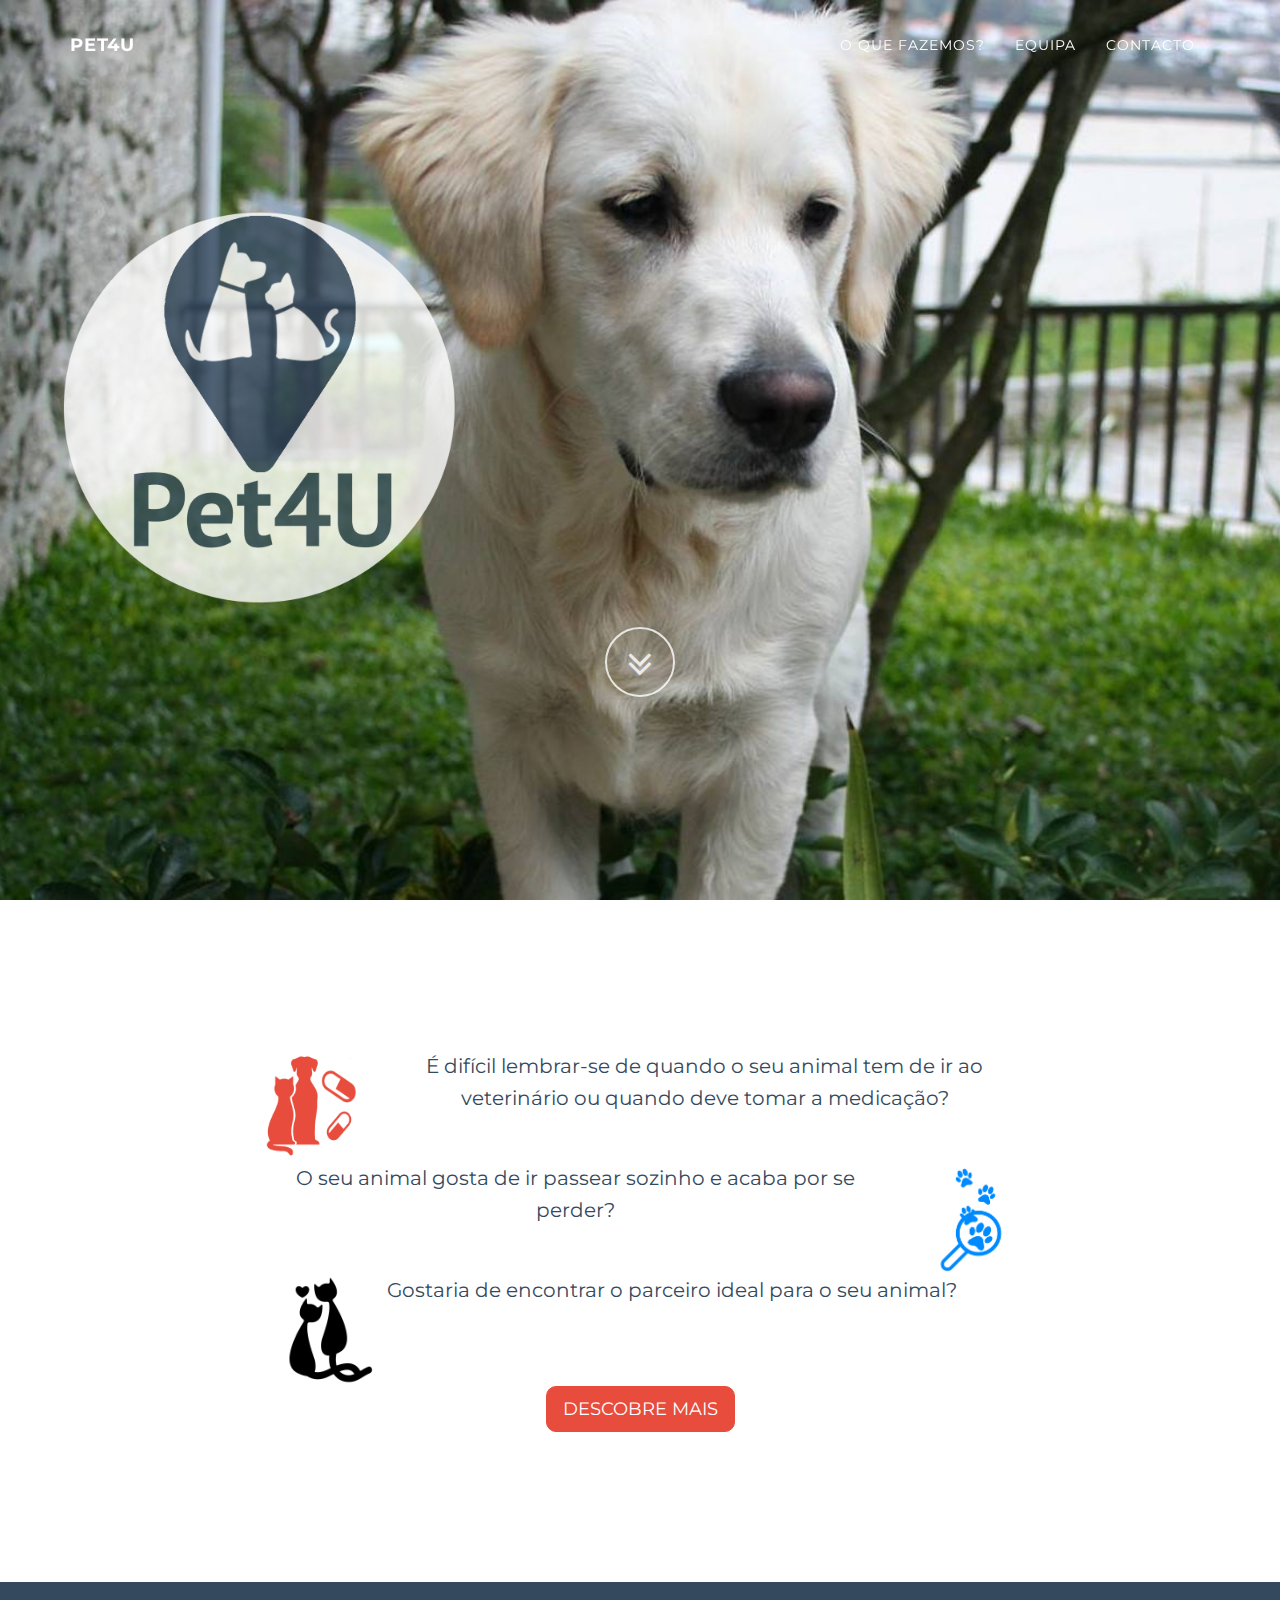
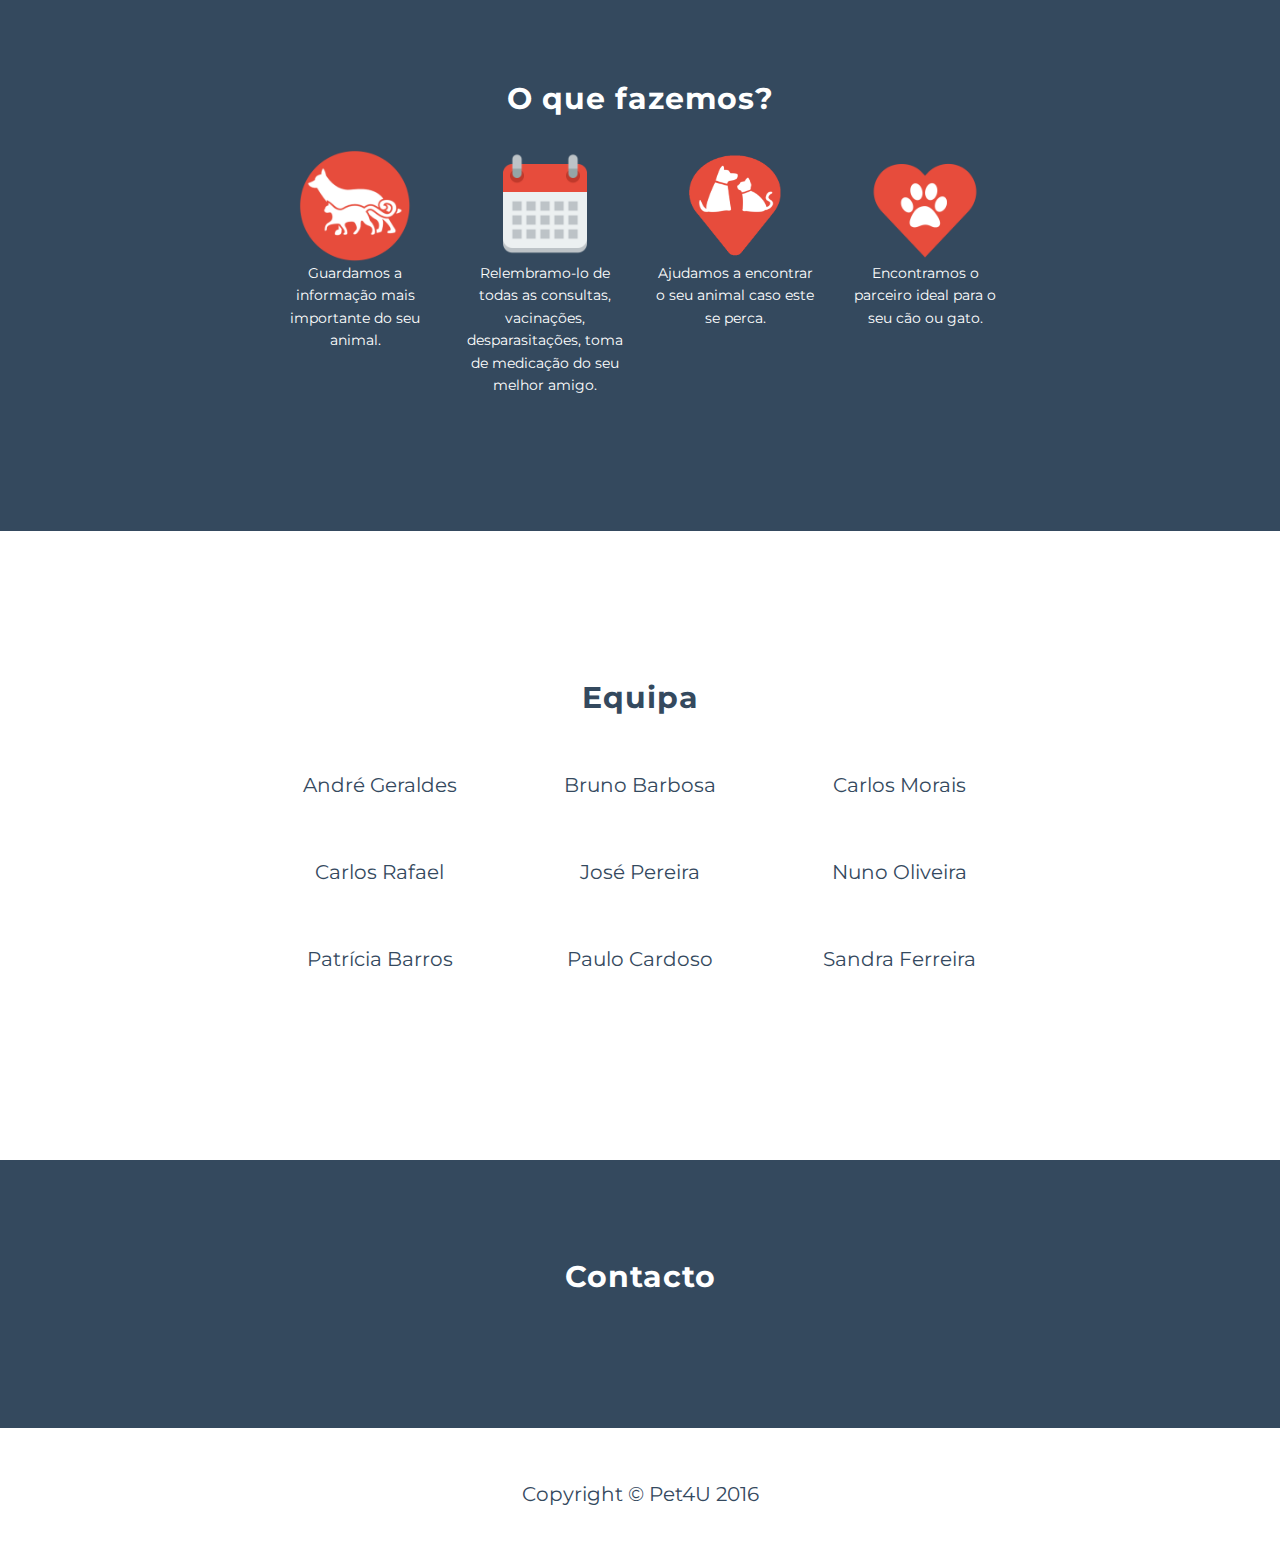
==== site/index.html @ 28869da6 "site lindo" ====
<!DOCTYPE html>
<html lang="en">

<head>

    <meta charset="utf-8">
    <meta http-equiv="X-UA-Compatible" content="IE=edge">
    <meta name="viewport" content="width=device-width, initial-scale=1">
    <meta name="description" content="">
    <meta name="author" content="">

    <title>Pet4u</title>

    <!-- Bootstrap Core CSS -->
    <link href="vendor/bootstrap/css/bootstrap.min.css" rel="stylesheet">

    <!-- Custom Fonts -->
    <link href="vendor/font-awesome/css/font-awesome.min.css" rel="stylesheet" type="text/css">
    <link href="https://fonts.googleapis.com/css?family=Lora:400,700,400italic,700italic" rel="stylesheet" type="text/css">
    <link href="https://fonts.googleapis.com/css?family=Montserrat:400,700" rel="stylesheet" type="text/css">

    <!-- Theme CSS -->
    <link href="css/grayscale.css" rel="stylesheet">

    <!-- HTML5 Shim and Respond.js IE8 support of HTML5 elements and media queries -->
    <!-- WARNING: Respond.js doesn't work if you view the page via file:// -->
    <!--[if lt IE 9]>
        <script src="https://oss.maxcdn.com/libs/html5shiv/3.7.0/html5shiv.js"></script>
        <script src="https://oss.maxcdn.com/libs/respond.js/1.4.2/respond.min.js"></script>
    <![endif]-->

</head>

<body id="page-top" data-spy="scroll" data-target=".navbar-fixed-top">

    <!-- Navigation -->
    <nav class="navbar navbar-custom navbar-fixed-top" role="navigation">
        <div class="container">
            <div class="navbar-header">
                <button type="button" class="navbar-toggle" data-toggle="collapse" data-target=".navbar-main-collapse">
                    Menu <i class="fa fa-bars"></i>
                </button>
                <a class="navbar-brand page-scroll" href="#page-top">
                    Pet4U
                </a>
            </div>

            <!-- Collect the nav links, forms, and other content for toggling -->
            <div class="collapse navbar-collapse navbar-right navbar-main-collapse">
                <ul class="nav navbar-nav">
                    <!-- Hidden li included to remove active class from about link when scrolled up past about section -->
                    <li class="hidden">
                        <a href="#page-top"></a>
                    </li>
                    <li>
                        <a class="page-scroll" href="#oquefazemos">O que fazemos?</a>
                    </li>
                    <li>
                        <a class="page-scroll" href="#equipa">Equipa</a>
                    </li>
                    <li>
                        <a class="page-scroll" href="#contacto">Contacto</a>
                    </li>
                </ul>
            </div>
            <!-- /.navbar-collapse -->
        </div>
        <!-- /.container -->
    </nav>

    <!-- Intro Header -->
    <header class="intro">
        <div class="intro-body">
            <div class="container">
                <div class="row">
                    <div class="col-md-12">
                        <div class="row">
                            <div><img id="logo" src="img/logo.png"></img></div>
                        </div>
                            <div>
                                <a href="#about" class="btn btn-circle page-scroll">
                                    <i class="fa fa-angle-double-down animated"></i>
                                </a>    
                            </div>
                        </div>
                    </div>
            </div>
        </div>
    </header>

    <!-- About Section -->
    <section id="about" class="container content-section text-center">
        <div class="row">
            <div class="col-lg-8 col-lg-offset-2">
                <div class="row">
                    <div class="col-md-2">
                        <img class="icon" src="img/vet.png"/>
                    </div>
                    <div class="col-md-10">
                       <p>É difícil lembrar-se de quando o seu animal tem de ir ao veterinário ou quando deve tomar a medicação?</p> 
                    </div>
                </div>

                <div class="row">
                    <div class="col-md-10">
                       <p>O seu animal gosta de ir passear sozinho e acaba por se perder?</p> 
                    </div>
                    <div class="col-md-2">
                        <img class="icon" src="img/lostdog.png"/>
                    </div>
                </div>

                <div class="row">
                    <div class="col-md-1">
                        <img class="icon" src="img/catlove.png"/>
                    </div>
                    <div class="col-md-11">
                       <p>Gostaria de encontrar o parceiro ideal para o seu animal?</p> 
                    </div>
                </div>
            
                <div>
                    <a href="#oquefazemos" class="btn btn-lg btn-pet4u page-scroll">
                        Descobre mais
                    </a>    
                </div>
            </div>
        </div>
    </section>

    <!-- What We Do Section -->
    <section id="oquefazemos" class="content-section text-center">
        <div class="download-section">
            <div class="container">
                <div class="col-lg-8 col-lg-offset-2">
                    <h2>O que fazemos?</h2>
                    <div class="row">
                        <div class="col-md-3 icons">
                            <img class="icon" src="img/bonito.png"/>
                            <p class="descricoes">Guardamos a informação mais importante do seu animal.</p>
                        </div>
                         <div class="col-md-3 icons">
                            <img class="icon" src="img/calendar.png"/>
                            <p class="descricoes">Relembramo-lo de todas as consultas, vacinações, desparasitações, toma de medicação do seu melhor amigo.</p>
                        </div>
                        <div class="col-md-3 icons">
                            <img class="icon" src="img/gps.png"/>
                            <p class="descricoes">Ajudamos a encontrar o seu animal caso este se perca.</p>
                        </div>
                        <div class="col-md-3 icons">
                            <img class="icon" src="img/pet_love.png"/>
                            <p class="descricoes">Encontramos o parceiro ideal para o seu cão ou gato.</p>
                        </div>
                       
                    </div>
                </div>
            </div>
        </div>
    </section>

    <!-- Team Section -->
    <section id="equipa" class="container content-section text-center">
        <div class="row">
            <div class="col-lg-8 col-lg-offset-2">
                <h2>Equipa</h2>
                <div class="row">
                    <div class="col-md-4">
                        <img src=""/>
                        <p>André Geraldes</p>
                    </div>
                    <div class="col-md-4">
                        <img src=""/>
                        <p>Bruno Barbosa</p>
                    </div>
                    <div class="col-md-4">
                        <img src=""/>
                        <p>Carlos Morais</p>
                    </div>
                </div>
                <div class="row">
                    <div class="col-md-4">
                        <img src=""/>
                        <p>Carlos Rafael</p>
                    </div>
                    <div class="col-md-4">
                        <img src=""/>
                        <p>José Pereira</p>
                    </div>
                    <div class="col-md-4">
                        <img src=""/>
                        <p>Nuno Oliveira</p>
                    </div>
                   
                </div>

                <div class="row">
                 <div class="col-md-4">
                        <img src=""/>
                        <p>Patrícia Barros</p>
                    </div>
                    <div class="col-md-4">
                        <img src=""/>
                        <p>Paulo Cardoso</p>
                    </div>
                    <div class="col-md-4">
                        <img src=""/>
                        <p>Sandra Ferreira</p>
                    </div>
                </div>
            </div>
        </div>
    </section>

    <!-- Contact Section -->
    <section id="contacto" class="content-section text-center">
        <div class="download-section">
            <div class="container">
                <div class="col-lg-8 col-lg-offset-2">
                    <h2>Contacto</h2>
    
                </div>
            </div>
        </div>
    </section>


    <!-- Footer -->
    <footer>
        <div class="container text-center">
            <p>Copyright &copy; Pet4U 2016</p>
        </div>
    </footer>

    <!-- jQuery -->
    <script src="vendor/jquery/jquery.js"></script>

    <!-- Bootstrap Core JavaScript -->
    <script src="vendor/bootstrap/js/bootstrap.min.js"></script>

    <!-- Plugin JavaScript -->
    <script src="https://cdnjs.cloudflare.com/ajax/libs/jquery-easing/1.3/jquery.easing.min.js"></script>

    <!-- Google Maps API Key - Use your own API key to enable the map feature. More information on the Google Maps API can be found at https://developers.google.com/maps/ -->
    <script type="text/javascript" src="https://maps.googleapis.com/maps/api/js?key=AIzaSyCRngKslUGJTlibkQ3FkfTxj3Xss1UlZDA&sensor=false"></script>

    <!-- Theme JavaScript -->
    <script src="js/grayscale.min.js"></script>

</body>

</html>
---- site/css/grayscale.css ----
/*!
 * Start Bootstrap - Grayscale v3.3.7+1 (http://startbootstrap.com/template-overviews/grayscale)
 * Copyright 2013-2016 Start Bootstrap
 * Licensed under MIT (https://github.com/BlackrockDigital/startbootstrap/blob/gh-pages/LICENSE)
 */
body {
  width: 100%;
  height: 100%;
  font-family: "Lora", "Helvetica Neue", Helvetica, Arial, sans-serif;
  color: #34495E;
  background-color: white;
}
html {
  width: 100%;
  height: 100%;
}
h1,
h2,
h3,
h4,
h5,
h6 {
  margin: 0 0 35px;
  /*text-transform: uppercase;*/
  font-family: "Montserrat", "Helvetica Neue", Helvetica, Arial, sans-serif;
  font-weight: 700;
  letter-spacing: 1px;
}
p {
  font-family: "Montserrat", "Helvetica Neue", Helvetica, Arial, sans-serif;
  margin: 0 0 25px;
  font-size: 18px;
  line-height: 1.5;
}
@media (min-width: 768px) {
  p {
    margin: 0 0 35px;
    font-size: 20px;
    line-height: 1.6;
  }
}
a {
  color: #42DCA3;
  -webkit-transition: all 0.2s ease-in-out;
  -moz-transition: all 0.2s ease-in-out;
  transition: all 0.2s ease-in-out;
}
a:hover,
a:focus {
  text-decoration: none;
  color: #1d9b6c;
}
.descricoes{
  font-size: 14px;
}

.icons{
  margin: 0%;
}

.light {
  font-weight: 400;
}
.navbar-custom {
  margin-bottom: 0;
  border-bottom: 1px solid rgba(255, 255, 255, 0.3);
  text-transform: uppercase;
  font-family: "Montserrat", "Helvetica Neue", Helvetica, Arial, sans-serif;
  background-color: #34495E;
}
.navbar-custom .navbar-toggle {
  color: white;
  background-color: #34495E;
  font-size: 12px;
}
.navbar-custom .navbar-toggle:focus,
.navbar-custom .navbar-toggle:active {
  outline: none;
}
.navbar-custom .navbar-brand {
  font-weight: 700;
}
.navbar-custom .navbar-brand:focus {
  outline: none;
}
.navbar-custom a {
  color: white;
}
.navbar-custom .nav li a {
  -webkit-transition: background 0.3s ease-in-out;
  -moz-transition: background 0.3s ease-in-out;
  transition: background 0.3s ease-in-out;
}
.navbar-custom .nav li a:hover {
  color: rgba(255, 255, 255, 0.8);
  outline: none;
  background-color: transparent;
}
.navbar-custom .nav li a:focus,
.navbar-custom .nav li a:active {
  outline: none;
  background-color: transparent;
}
.navbar-custom .nav li.active {
  outline: none;
}
.navbar-custom .nav li.active a {
  background-color: rgba(255, 255, 255, 0.3);
}
.navbar-custom .nav li.active a:hover {
  color: white;
}
@media (min-width: 768px) {
  .navbar-custom {
    padding: 20px 0;
    border-bottom: none;
    letter-spacing: 1px;
    background: transparent;
    -webkit-transition: background 0.5s ease-in-out, padding 0.5s ease-in-out;
    -moz-transition: background 0.5s ease-in-out, padding 0.5s ease-in-out;
    transition: background 0.5s ease-in-out, padding 0.5s ease-in-out;
  }
  .navbar-custom.top-nav-collapse {
    padding: 0;
    background: #34495E;
    border-bottom: 1px solid rgba(255, 255, 255, 0.3);
  }
}
.intro {
  display: table;
  width: 100%;
  height: auto;
  padding: 100px 0;
  text-align: center;
  color: white;
  background-color: #34495E;
  background: url(../img/simba.jpg) no-repeat bottom center scroll;
  -webkit-background-size: cover;
  -moz-background-size: cover;
  background-size: cover;
  -o-background-size: cover;
}
.intro .intro-body {
  display: table-cell;
  vertical-align: middle;
  opacity: 0.8;
  /*background-color: rgba(52, 152, 219,0.7);*/
}
.intro .intro-body .brand-heading {
  font-size: 40px;
  text-align: right;
}
.intro .intro-body .intro-text {
  font-size: 18px;
}
@media (min-width: 768px) {
  .intro {
    height: 100%;
    padding: 0;
  }
  .intro .intro-body .brand-heading {
    font-size: 100px;
  }
  .intro .intro-body .intro-text {
    font-size: 26px;
  }
}
.btn-circle {
  width: 70px;
  height: 70px;
  margin-top: 15px;
  padding: 7px 16px;
  border: 2px solid white;
  border-radius: 100% !important;
  font-size: 40px;
  color: white;
  background: transparent;
  -webkit-transition: background 0.3s ease-in-out;
  -moz-transition: background 0.3s ease-in-out;
  transition: background 0.3s ease-in-out;
}
.btn-pet4u { 
  color: #ffffff; 
  background-color: #E74C3C; 
  border-color: #E74C3C; 
  border-radius: 10px !important;
} 
 
.btn-pet4u:hover, 
.btn-pet4u:focus, 
.btn-pet4u:active, 
.btn-pet4u.active, 
.open .dropdown-toggle.btn-pet4u { 
  color: #ffffff; 
  background-color: #b71c17; 
  border-color: #E74C3C; 
} 
 
.btn-pet4u:active, 
.btn-pet4u.active, 
.open .dropdown-toggle.btn-pet4u { 
  background-image: none; 
} 
 
.btn-pet4u.disabled, 
.btn-pet4u[disabled], 
fieldset[disabled] .btn-pet4u, 
.btn-pet4u.disabled:hover, 
.btn-pet4u[disabled]:hover, 
fieldset[disabled] .btn-pet4u:hover, 
.btn-pet4u.disabled:focus, 
.btn-pet4u[disabled]:focus, 
fieldset[disabled] .btn-pet4u:focus, 
.btn-pet4u.disabled:active, 
.btn-pet4u[disabled]:active, 
fieldset[disabled] .btn-pet4u:active, 
.btn-pet4u.disabled.active, 
.btn-pet4u[disabled].active, 
fieldset[disabled] .btn-pet4u.active { 
  background-color: #E74C3C; 
  border-color: #E74C3C; 
} 
 
.btn-pet4u .badge { 
  color: #E74C3C; 
  background-color: #ffffff; 
}
.btn-circle:hover,
.btn-circle:focus {
  outline: none;
  color: white;
  background: rgba(255, 255, 255, 0.1);
}
.btn-circle i.animated {
  -webkit-transition-property: -webkit-transform;
  -webkit-transition-duration: 1s;
  -moz-transition-property: -moz-transform;
  -moz-transition-duration: 1s;
}
.btn-circle:hover i.animated {
  -webkit-animation-name: pulse;
  -moz-animation-name: pulse;
  -webkit-animation-duration: 1.5s;
  -moz-animation-duration: 1.5s;
  -webkit-animation-iteration-count: infinite;
  -moz-animation-iteration-count: infinite;
  -webkit-animation-timing-function: linear;
  -moz-animation-timing-function: linear;
}

#logo{
  width: 35%;
  float: left;
  vertical-align: center !important;
}


@-webkit-keyframes pulse {
  0% {
    -webkit-transform: scale(1);
    transform: scale(1);
  }
  50% {
    -webkit-transform: scale(1.2);
    transform: scale(1.2);
  }
  100% {
    -webkit-transform: scale(1);
    transform: scale(1);
  }
}
@-moz-keyframes pulse {
  0% {
    -moz-transform: scale(1);
    transform: scale(1);
  }
  50% {
    -moz-transform: scale(1.2);
    transform: scale(1.2);
  }
  100% {
    -moz-transform: scale(1);
    transform: scale(1);
  }
}
.content-section {
  padding-top: 100px;
}
.download-section {
  width: 100%;
  padding: 20px 0;
  color: white;
  background: url(../img/downloads-bg.jpg) no-repeat center center scroll;
  background-color: #34495E;
  -webkit-background-size: cover;
  -moz-background-size: cover;
  background-size: cover;
  -o-background-size: cover;
}
#map {
  width: 100%;
  height: 200px;
  margin-top: 100px;
}
@media (min-width: 767px) {
  .content-section {
    padding-top: 150px;
  }
  .download-section {
    padding: 100px 0;
  }
  #map {
    height: 400px;
    margin-top: 250px;
  }
}
.btn {
  text-transform: uppercase;
  font-family: "Montserrat", "Helvetica Neue", Helvetica, Arial, sans-serif;
  font-weight: 400;
  -webkit-transition: all 0.3s ease-in-out;
  -moz-transition: all 0.3s ease-in-out;
  transition: all 0.3s ease-in-out;
  border-radius: 0;
}
.btn-default {
  border: 1px solid #42DCA3;
  color: #42DCA3;
  background-color: transparent;
}
.btn-default:hover,
.btn-default:focus {
  border: 1px solid #42DCA3;
  outline: none;
  color: black;
  background-color: #42DCA3;
}
ul.banner-social-buttons {
  margin-top: 0;
}
@media (max-width: 1199px) {
  ul.banner-social-buttons {
    margin-top: 15px;
  }
}
@media (max-width: 767px) {
  ul.banner-social-buttons li {
    display: block;
    margin-bottom: 20px;
    padding: 0;
  }
  ul.banner-social-buttons li:last-child {
    margin-bottom: 0;
  }
}
footer {
  padding: 50px 0;
}
footer p {
  margin: 0;
}
::-moz-selection {
  text-shadow: none;
  background: #fcfcfc;
  background: rgba(255, 255, 255, 0.2);
}
::selection {
  text-shadow: none;
  background: #fcfcfc;
  background: rgba(255, 255, 255, 0.2);
}
img::selection {
  background: transparent;
}
img::-moz-selection {
  background: transparent;
}
body {
  webkit-tap-highlight-color: rgba(255, 255, 255, 0.2);
}

.icon{
  width:112px;
  height:112px;
}
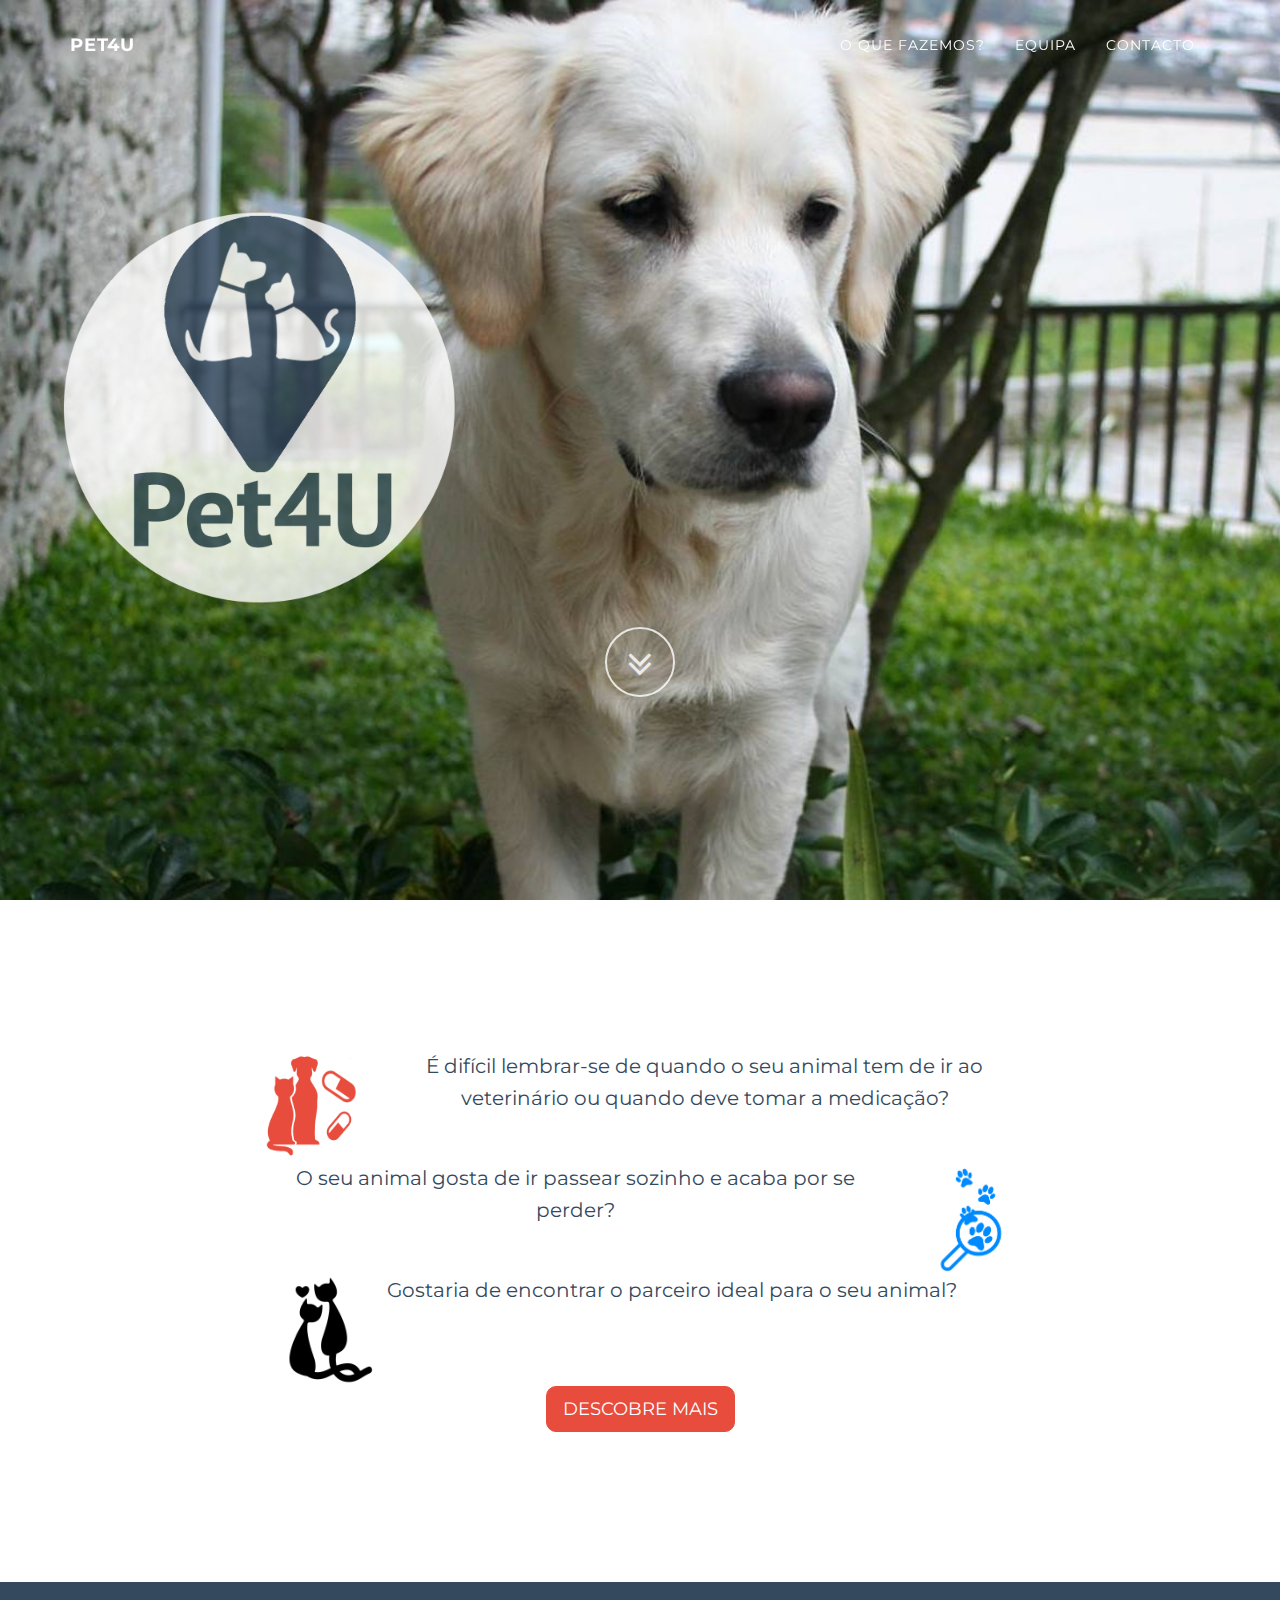
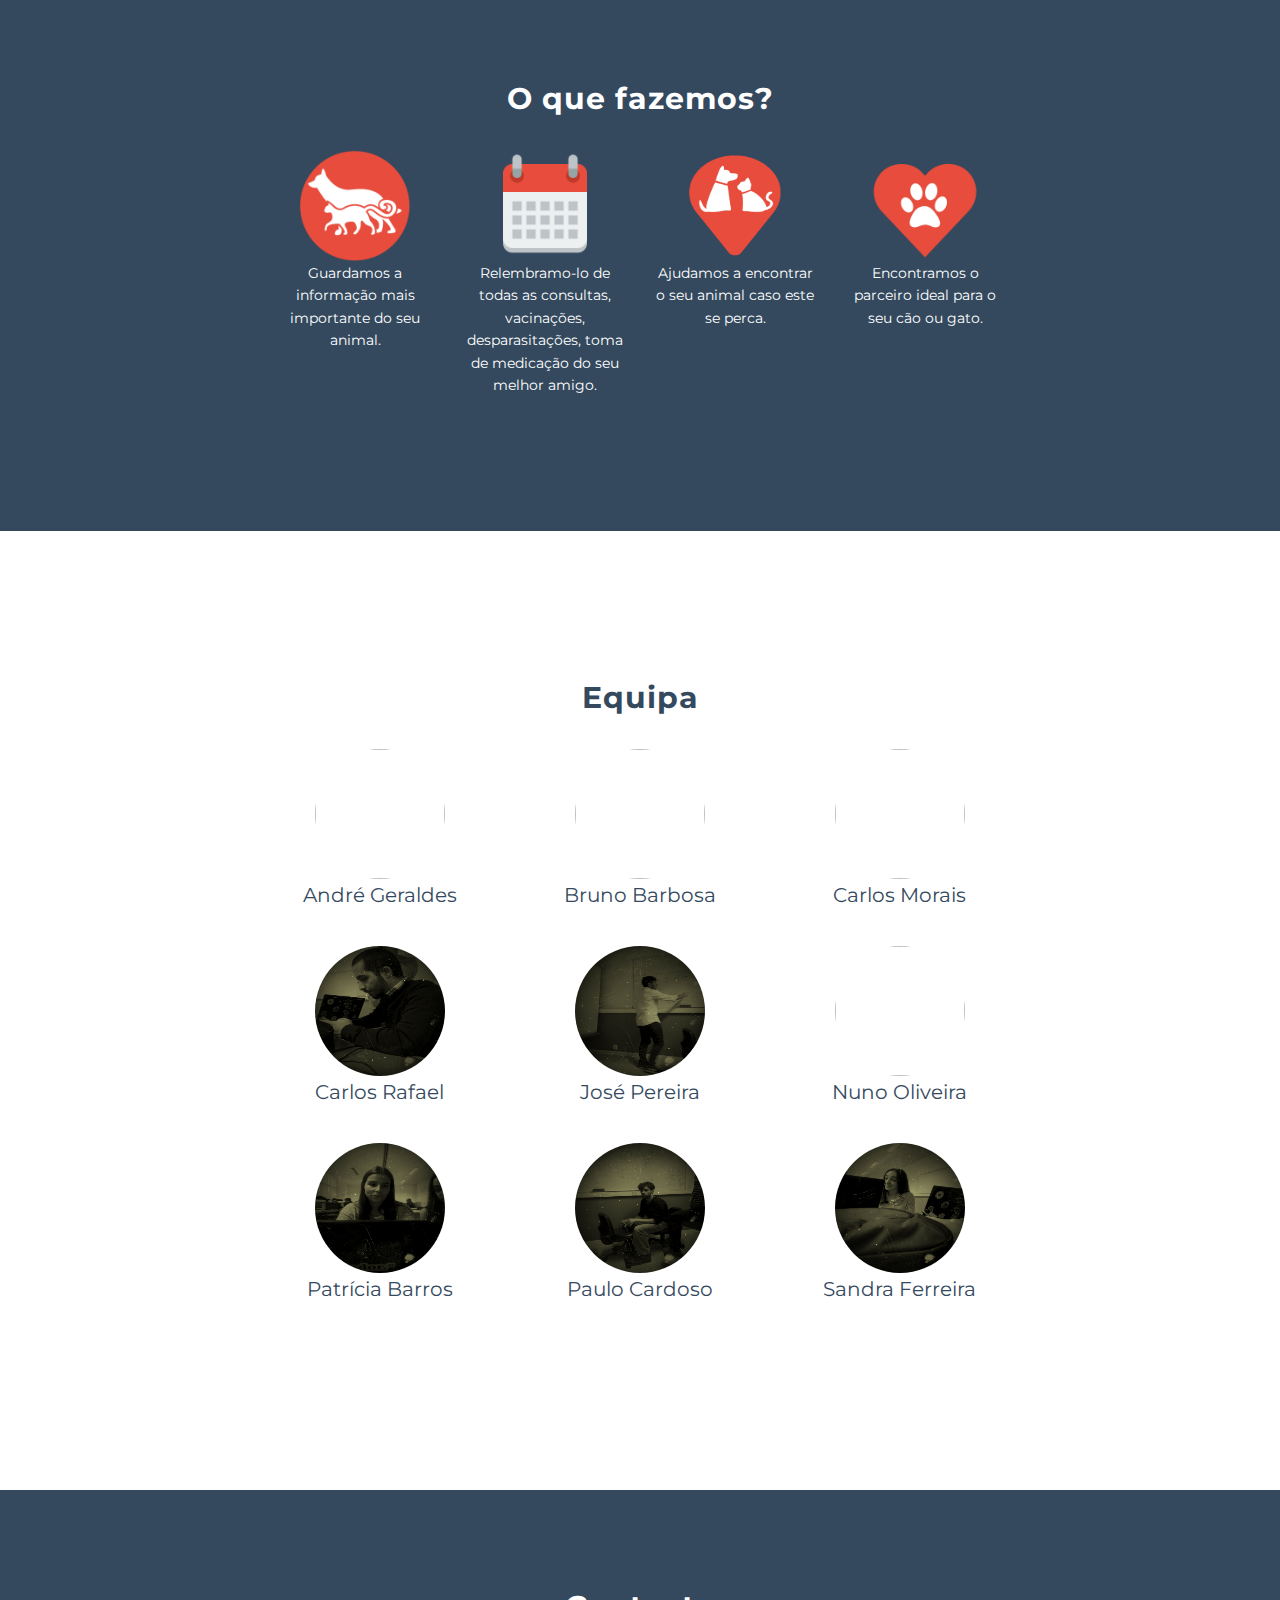
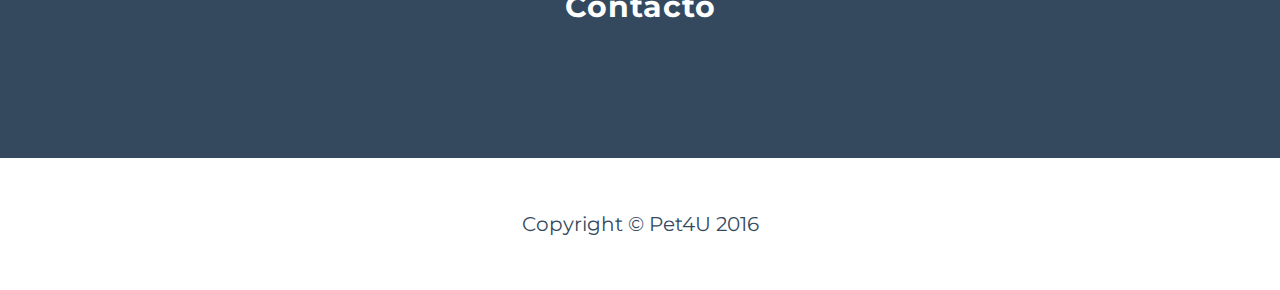
==== commit a2a774f7: "added photos" ====
--- a/site/index.html
+++ b/site/index.html
@@ -165,29 +165,29 @@
                 <h2>Equipa</h2>
                 <div class="row">
                     <div class="col-md-4">
-                        <img src=""/>
+                        <img class="fotos" src="img/48.jpg"/>
                         <p>André Geraldes</p>
                     </div>
                     <div class="col-md-4">
-                        <img src=""/>
+                        <img class="fotos" src="img/26.jpg"/>
                         <p>Bruno Barbosa</p>
                     </div>
                     <div class="col-md-4">
-                        <img src=""/>
+                        <img class="fotos" src="img/carlos.jpg"/>
                         <p>Carlos Morais</p>
                     </div>
                 </div>
                 <div class="row">
                     <div class="col-md-4">
-                        <img src=""/>
+                        <img class="fotos" src="img/rafael.jpg"/>
                         <p>Carlos Rafael</p>
                     </div>
                     <div class="col-md-4">
-                        <img src=""/>
+                        <img class="fotos" src="img/ze.jpg"/>
                         <p>José Pereira</p>
                     </div>
                     <div class="col-md-4">
-                        <img src=""/>
+                        <img class="fotos" src="img/tazzo.jpg"/>
                         <p>Nuno Oliveira</p>
                     </div>
                    
@@ -195,15 +195,15 @@
 
                 <div class="row">
                  <div class="col-md-4">
-                        <img src=""/>
+                        <img class="fotos" src="img/7.jpg"/>
                         <p>Patrícia Barros</p>
                     </div>
                     <div class="col-md-4">
-                        <img src=""/>
+                        <img class="fotos" src="img/cardoso.jpg"/>
                         <p>Paulo Cardoso</p>
                     </div>
                     <div class="col-md-4">
-                        <img src=""/>
+                        <img class="fotos" src="img/95.jpg"/>
                         <p>Sandra Ferreira</p>
                     </div>
                 </div>
--- a/site/css/grayscale.css
+++ b/site/css/grayscale.css
@@ -313,6 +313,13 @@
     height: 400px;
     margin-top: 250px;
   }
+
+  .fotos{
+    width: 130px;
+    height: 130px;
+    border-radius: 50%;
+
+  }
 }
 .btn {
   text-transform: uppercase;
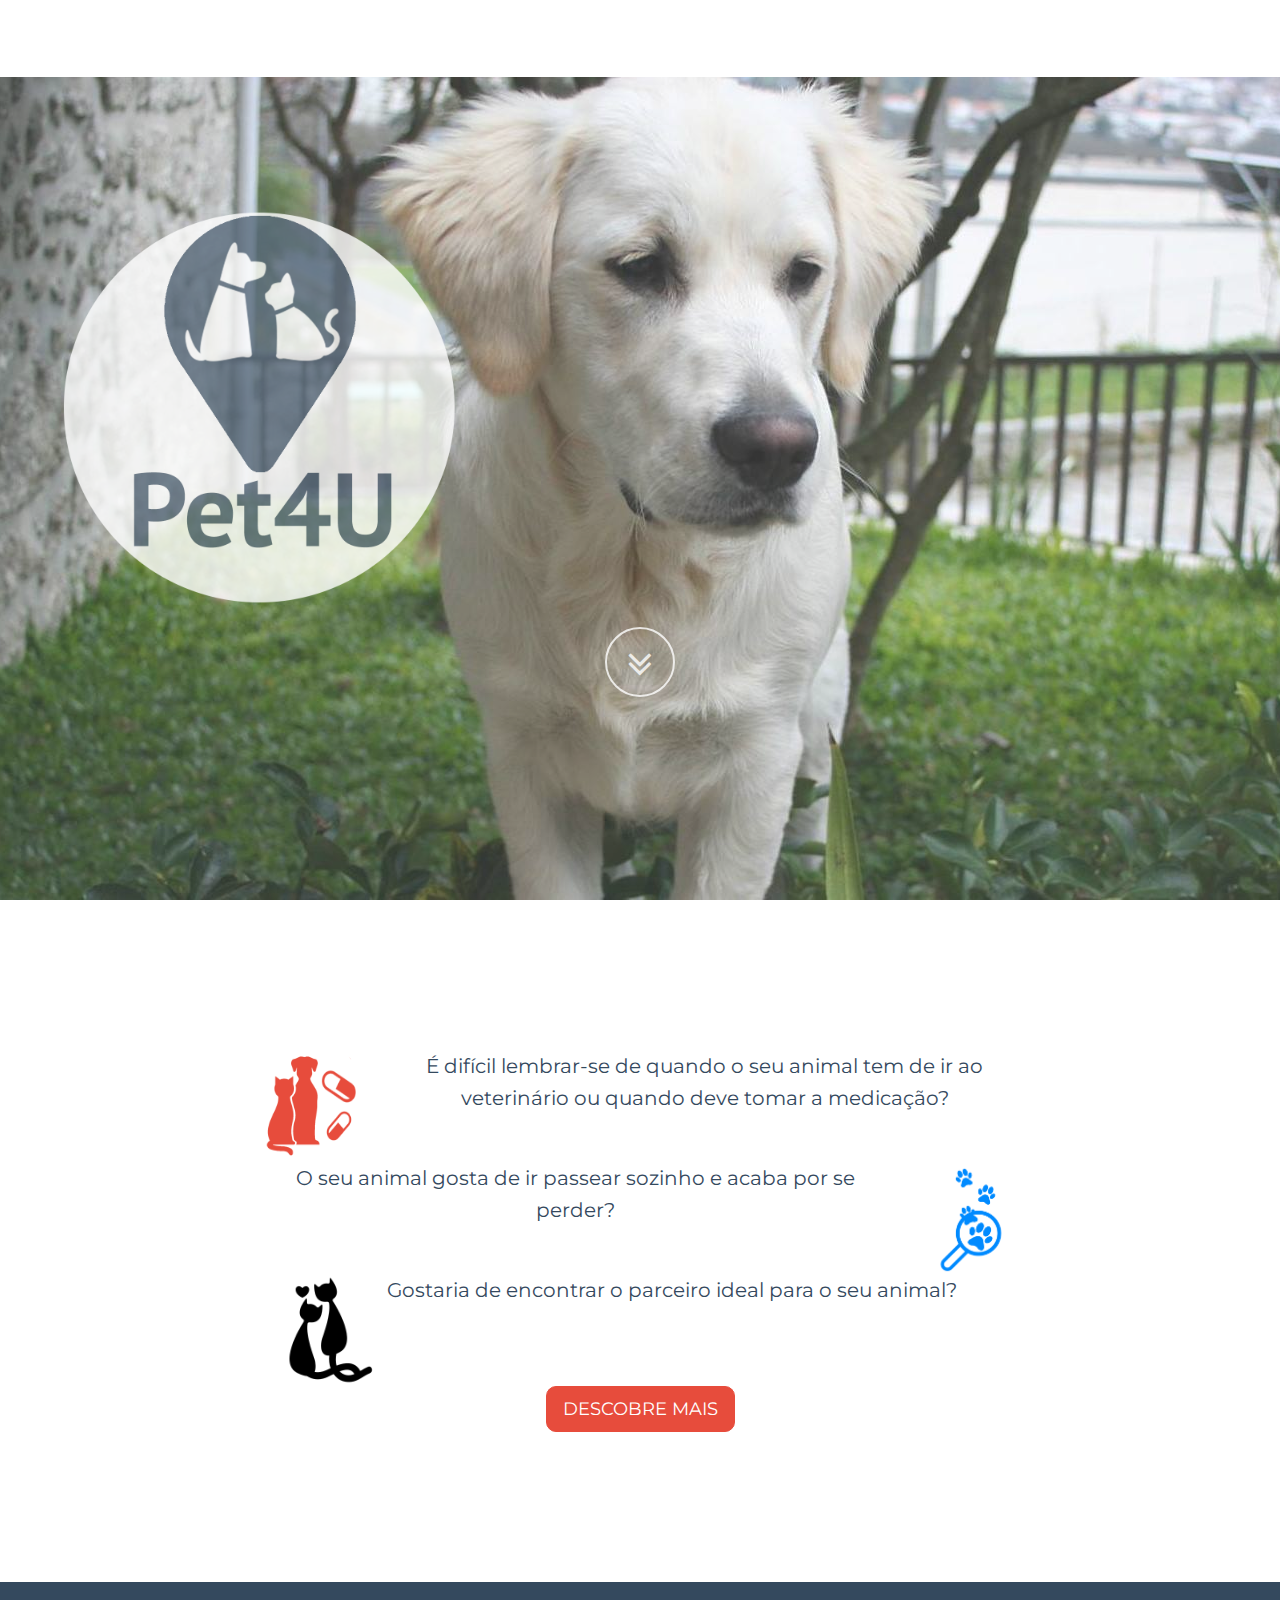
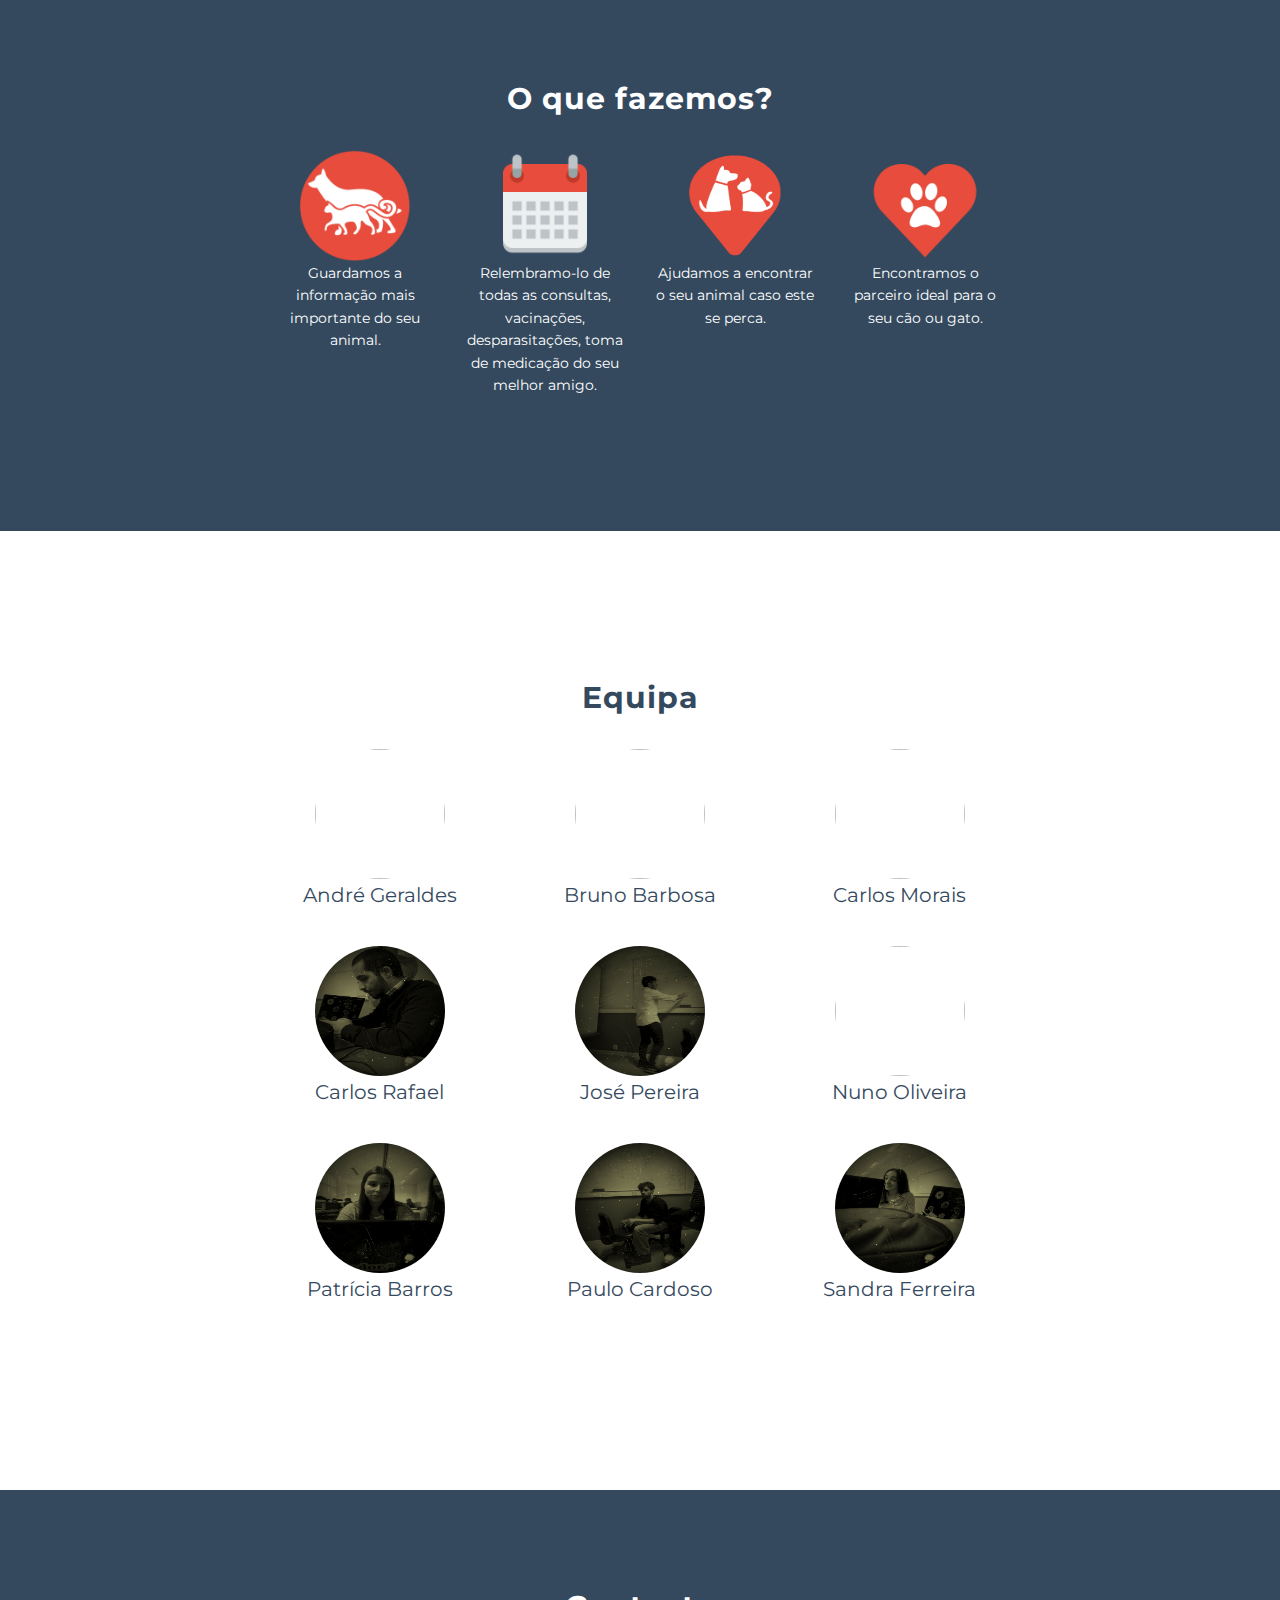
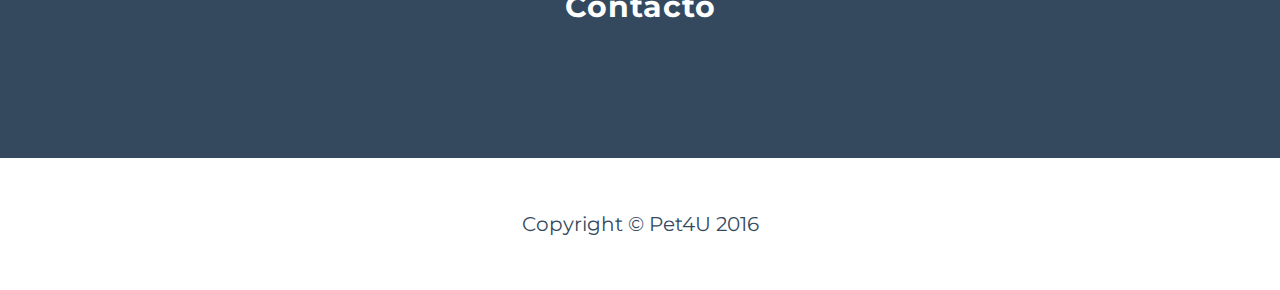
==== commit ceb6d512: "slideshow done" ====
--- a/site/index.html
+++ b/site/index.html
@@ -9,6 +9,7 @@
     <meta name="description" content="">
     <meta name="author" content="">
 
+    <script type="text/javascript" src="http://code.jquery.com/jquery-1.7.2.min.js"></script>
     <title>Pet4u</title>
 
     <!-- Bootstrap Core CSS -->
@@ -70,6 +71,27 @@
 
     <!-- Intro Header -->
     <header class="intro">
+        <!-- script -->
+        <script>
+            // Array of images which you want to show: Use path you want.
+            var images=new Array('img/simba.jpg','img/simba2.jpeg','img/simba3.jpg');
+            // Index of the next image to show 
+            var nextimage=0;
+            // Calls function
+            doSlideshow();
+
+            function doSlideshow(){
+                if(nextimage>=images.length){nextimage=0;}
+                $('.intro')
+                .hide()
+                .css('background','url("'+images[nextimage++]+'") no-repeat bottom center scroll')
+                .fadeIn(1500,function(){
+                    setTimeout(doSlideshow,5000);
+                });
+                
+            }
+        </script>
+        <!-- script -->
         <div class="intro-body">
             <div class="container">
                 <div class="row">
